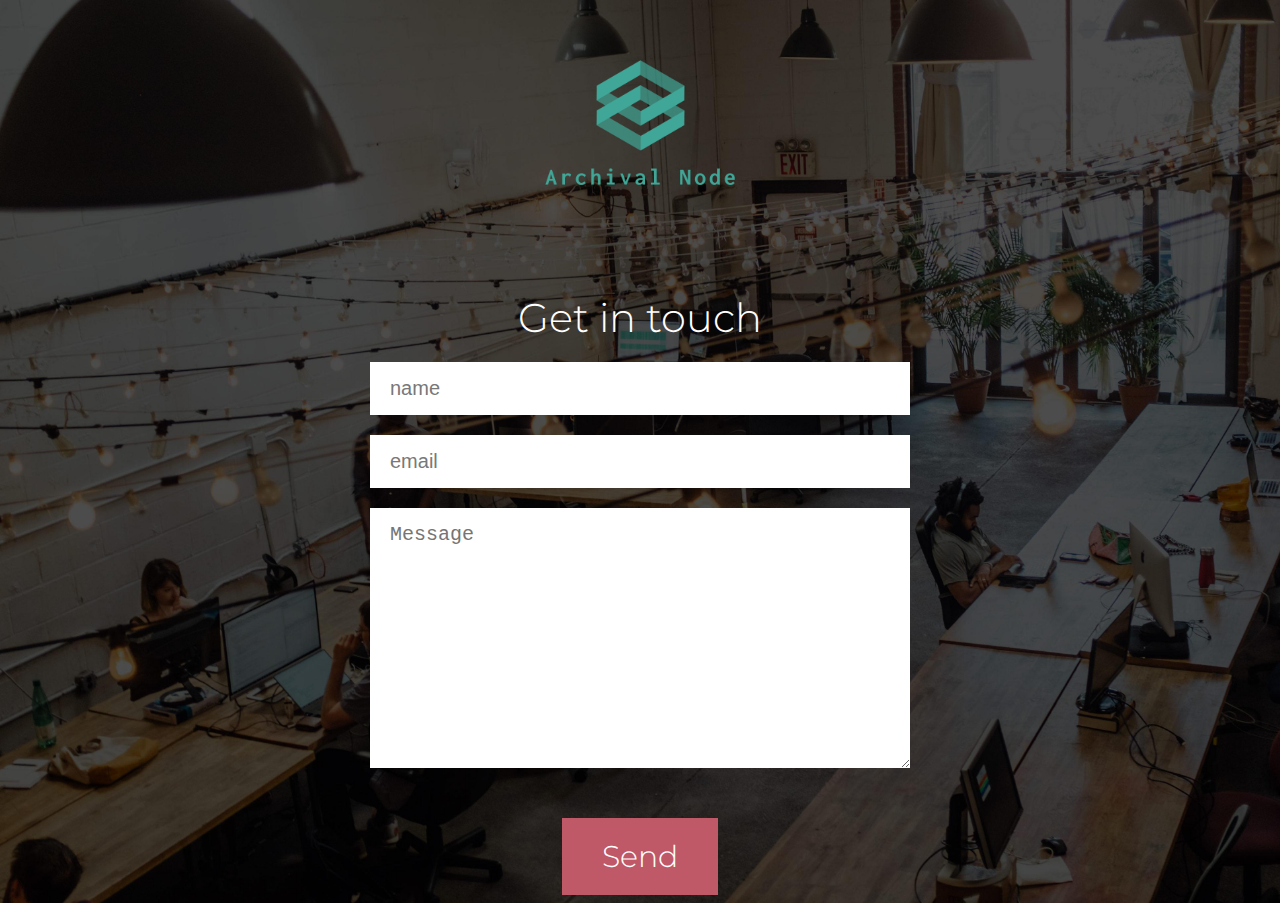
==== contact.html @ bc081072 "first commit" ====
<!DOCTYPE html>
<html>

<head>
  <meta charset="utf-8" />
  <meta http-equiv="X-UA-Compatible" content="IE=edge">
  <title>Archival Node - Contact</title>
  <meta name="viewport" content="width=device-width, initial-scale=1">
  <link href="https://fonts.googleapis.com/css?family=Montserrat:300,400" rel="stylesheet">
  <link rel="stylesheet" type="text/css" media="screen" href="main.css" />
</head>

<body>
  <img src="images/logo_transparent.png" class="logo-image" alt="">
  <div class="main">
    <div class="sub-text">Get in touch</div>
    <input type="text" value="name" placeholder="Name">
    <input type="email" value="email" placeholder="Email">
    <textarea name="message" cols="30" rows="10" placeholder="Message"></textarea>
  </div>
  <a href="" class="button">Send</a>
</body>

</html>
---- main.css ----
body {
  background: url('images/background.jpg') no-repeat;
  background-size: cover;
  text-align: center;
  font-family: 'Montserrat', sans-serif;
  font-weight: 300;
  font-size: 30px;
}

.logo-image {
  width: 227px;
  height: 227px;
}

.main {
  color: #ffffff;
  margin: 50px;
}

.sub-text {
  font-size: 40px;
}

.color {
  color: #40a798;
}

.main-text {
  font-weight: 400;
  font-size: 90px;
  text-transform: uppercase;
}

.button {
  display: inline-block;
  text-decoration: none;
  color: #ffffff;
  background: #bf5867;
  padding: 20px 40px;
}

input,
textarea {
  display: block;
  width: 500px;
  font-size: 20px;
  margin: 20px auto;
  border: none;
  padding: 15px 20px;
  color: #787878;
  outline: none;
}

textarea {
  font-size: 20px;
}
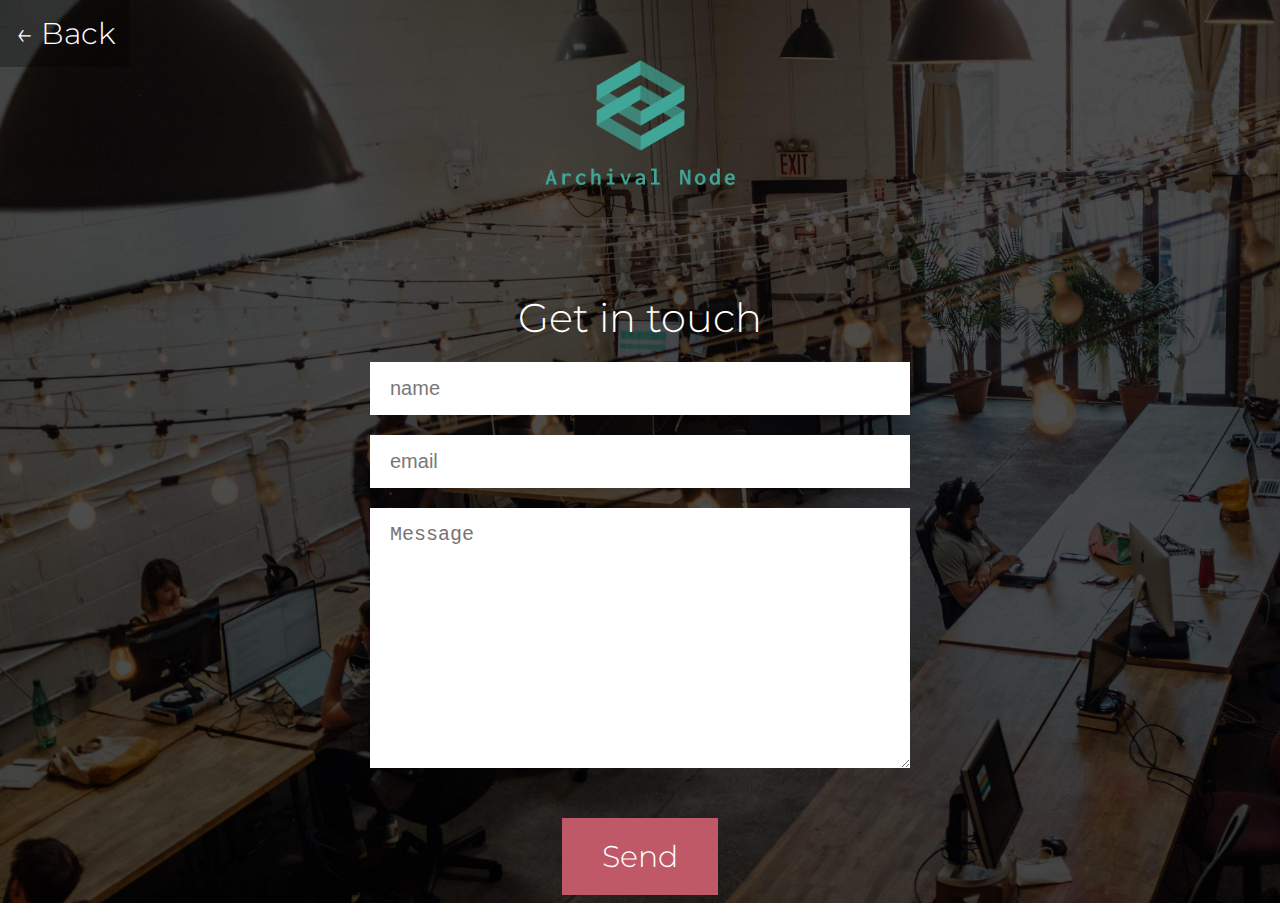
==== commit 77edcff3: "Add links" ====
--- a/contact.html
+++ b/contact.html
@@ -11,6 +11,7 @@
 </head>
 
 <body>
+  <a href="index.html" class="back">← Back</a>
   <img src="images/logo_transparent.png" class="logo-image" alt="">
   <div class="main">
     <div class="sub-text">Get in touch</div>
--- a/main.css
+++ b/main.css
@@ -54,3 +54,18 @@
 textarea {
   font-size: 20px;
 }
+
+.back {
+  color: #fff;
+  background: rgba(0, 0, 0, 0);
+  position: absolute;
+  left: 0;
+  top: 0;
+  text-decoration: none;
+  transition: 0.2s ease;
+  padding: 15px;
+}
+
+.back:hover {
+  background: rgba(0, 0, 0, 0.3);
+}
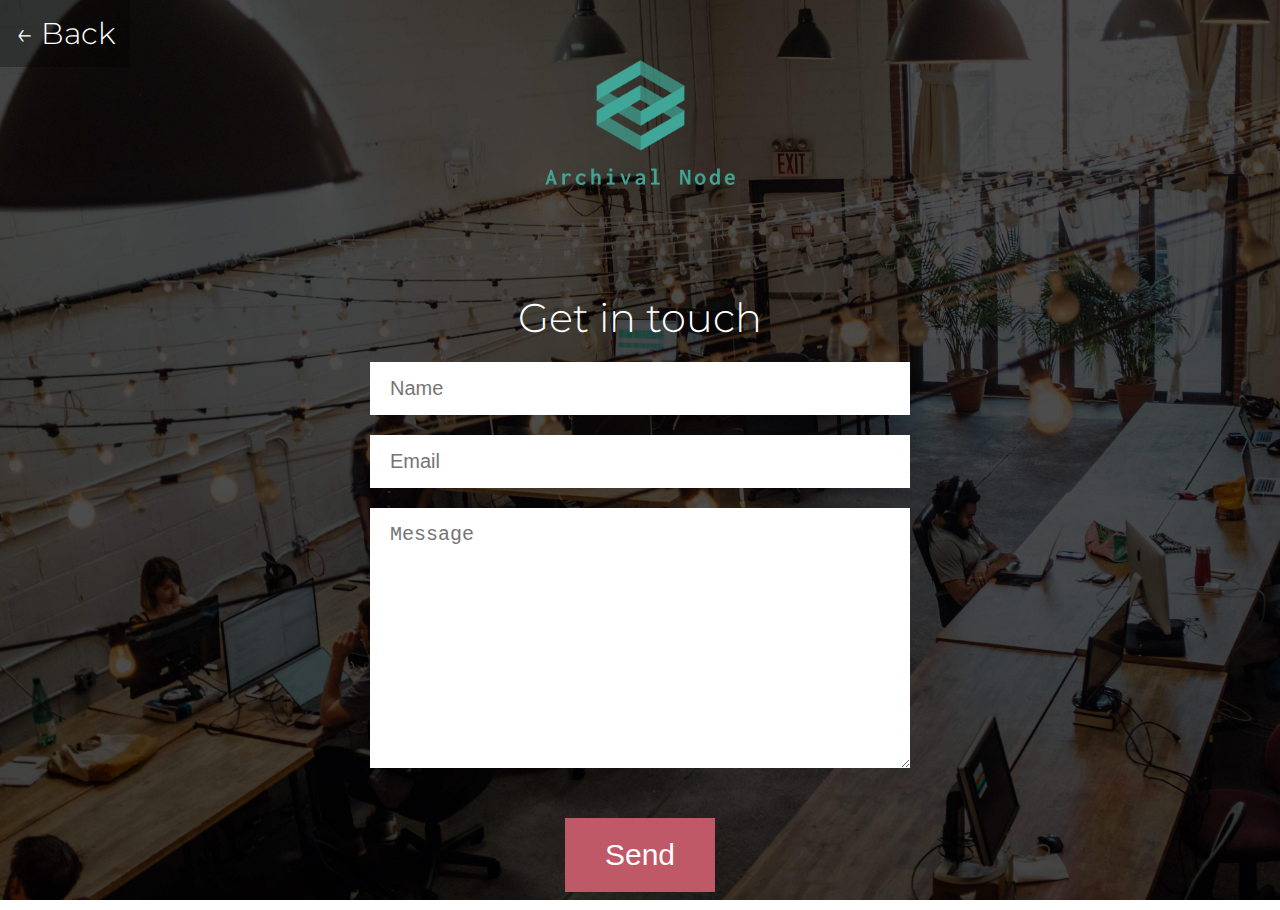
==== commit b88ba1f6: "Add favicons" ====
--- a/contact.html
+++ b/contact.html
@@ -6,6 +6,10 @@
   <meta http-equiv="X-UA-Compatible" content="IE=edge">
   <title>Archival Node - Contact</title>
   <meta name="viewport" content="width=device-width, initial-scale=1">
+  <link rel="apple-touch-icon" sizes="180x180" href="/apple-touch-icon.png">
+  <link rel="icon" type="image/png" sizes="32x32" href="/favicon-32x32.png">
+  <link rel="icon" type="image/png" sizes="16x16" href="/favicon-16x16.png">
+  <meta name="theme-color" content="#ffffff">
   <link href="https://fonts.googleapis.com/css?family=Montserrat:300,400" rel="stylesheet">
   <link rel="stylesheet" type="text/css" media="screen" href="main.css" />
 </head>
@@ -13,13 +17,15 @@
 <body>
   <a href="index.html" class="back">← Back</a>
   <img src="images/logo_transparent.png" class="logo-image" alt="">
-  <div class="main">
-    <div class="sub-text">Get in touch</div>
-    <input type="text" value="name" placeholder="Name">
-    <input type="email" value="email" placeholder="Email">
-    <textarea name="message" cols="30" rows="10" placeholder="Message"></textarea>
-  </div>
-  <a href="" class="button">Send</a>
+  <form name="contact" method="POST" netlify action="thanks.html">
+    <div class="main">
+      <div class="sub-text">Get in touch</div>
+      <input required type="text" name="name" placeholder="Name">
+      <input required type="email" name="email" placeholder="Email">
+      <textarea required name="message" cols="30" rows="10" placeholder="Message"></textarea>
+    </div>
+    <button type="submit" class="button">Send</button>
+  </form>
 </body>
 
 </html>--- a/main.css
+++ b/main.css
@@ -37,6 +37,8 @@
   color: #ffffff;
   background: #bf5867;
   padding: 20px 40px;
+  font-size: 30px;
+  border: none;
 }
 
 input,
